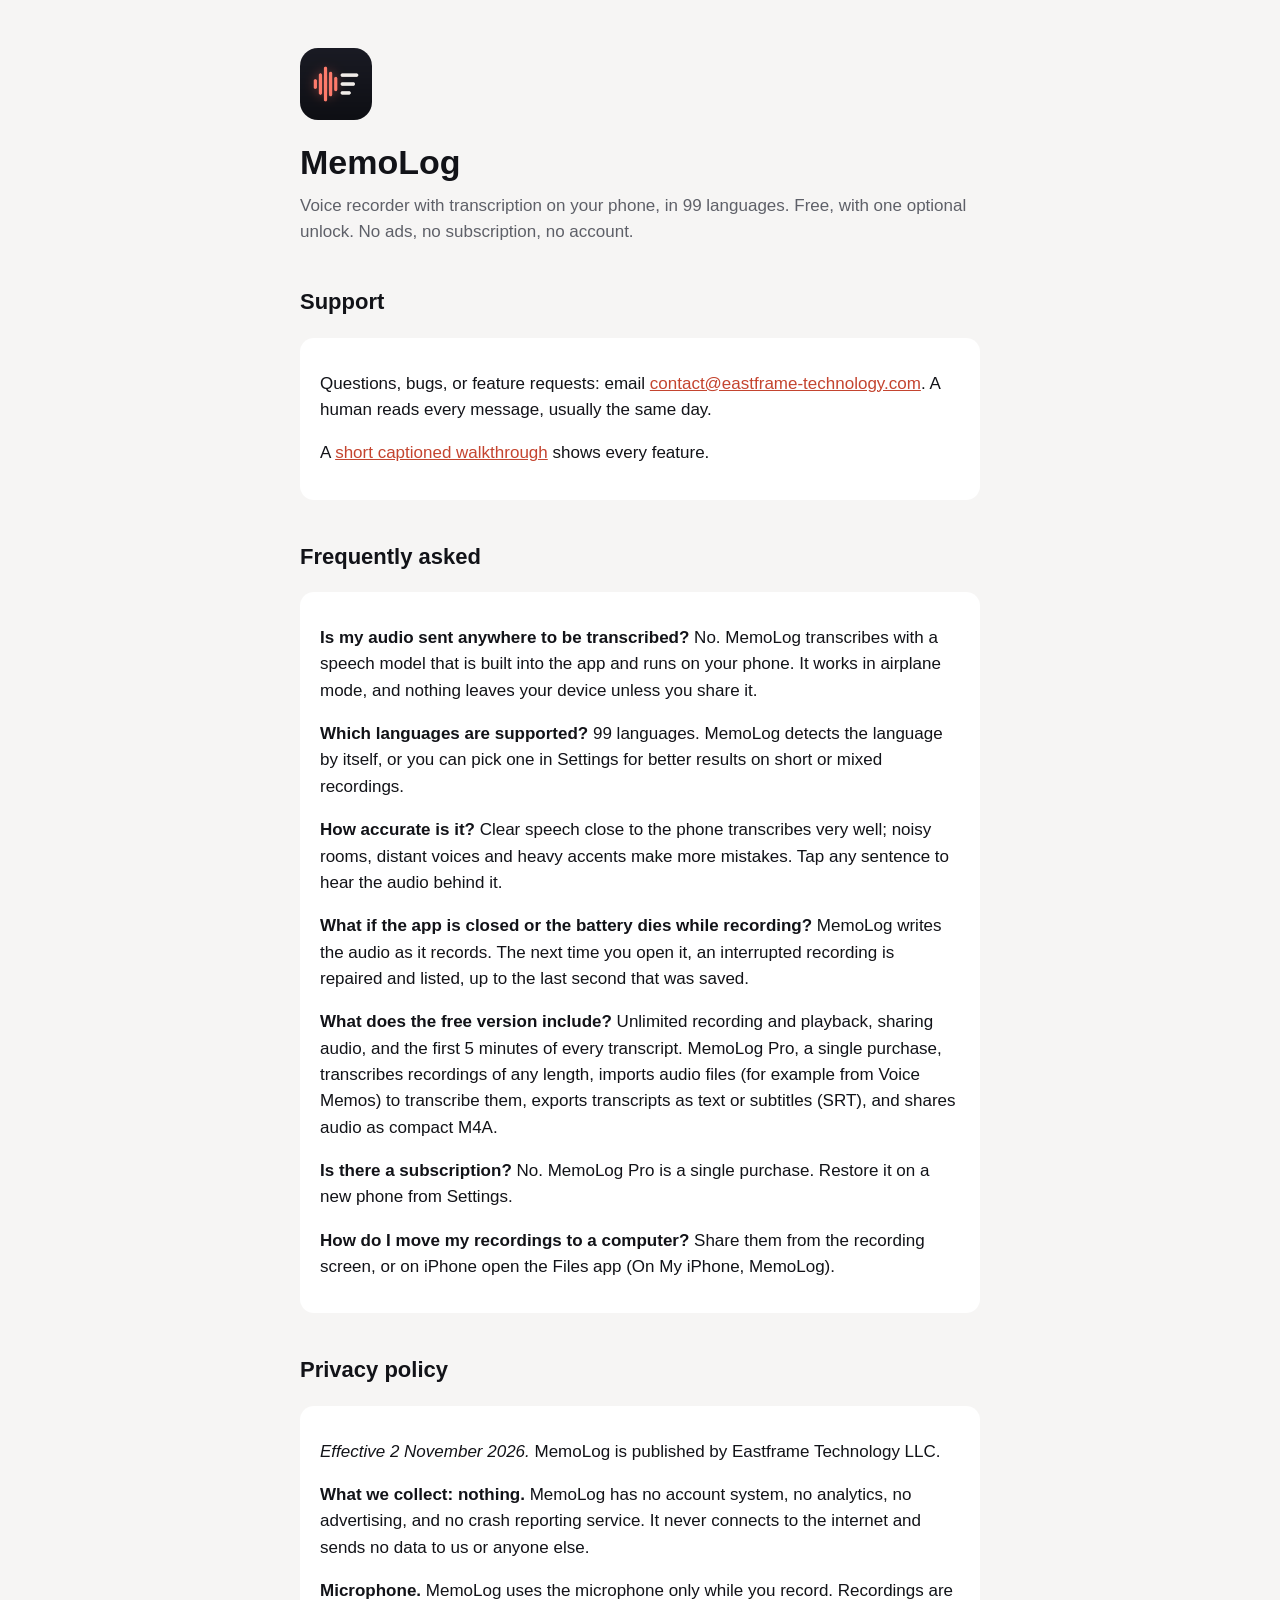
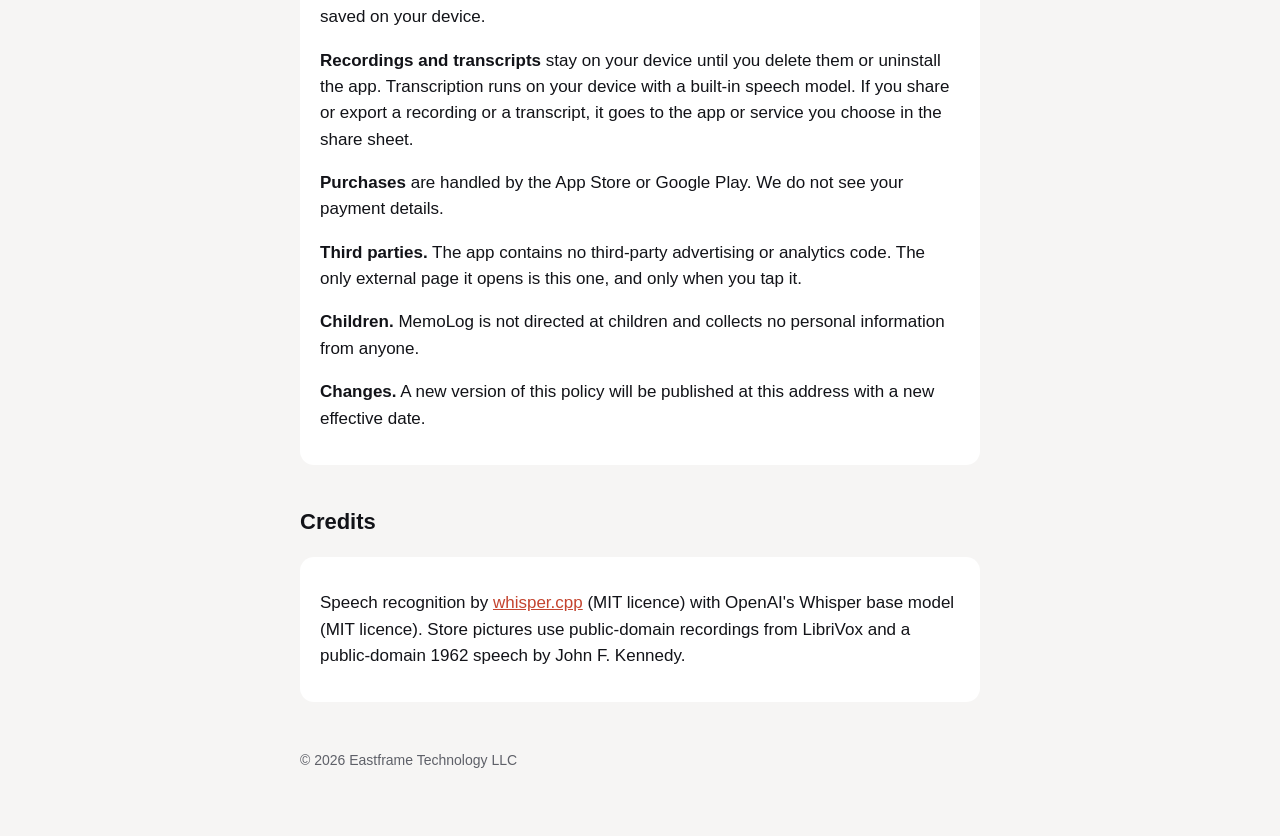
==== index.html @ 1afc2300 "MemoLog support and privacy page Co-Authored-By: Claude Opus 5.5 <noreply@anthropic.com>" ====
<!doctype html>
<html lang="en">
<head>
<meta charset="utf-8">
<meta name="viewport" content="width=device-width, initial-scale=1">
<title>MemoLog support</title>
<meta name="description" content="Support and privacy policy for MemoLog, the voice recorder with on-device transcription.">
<style>
  :root { color-scheme: light dark; --bg:#f6f5f4; --fg:#121318; --muted:#5e6068; --accent:#c4442f; --card:#ffffff; }
  @media (prefers-color-scheme: dark) { :root { --bg:#0e0f13; --fg:#efeeec; --muted:#a2a3ab; --accent:#ff7a6b; --card:#181a20; } }
  body { margin:0; background:var(--bg); color:var(--fg); font:17px/1.55 -apple-system, BlinkMacSystemFont, "Segoe UI", Roboto, sans-serif; }
  main { max-width:680px; margin:0 auto; padding:48px 16px 64px; }
  h1 { font-size:34px; margin:0 0 4px; } h2 { margin-top:40px; font-size:22px; }
  p.lead { color:var(--muted); margin-top:0; }
  .card { background:var(--card); border-radius:14px; padding:16px 20px; margin:16px 0; }
  a { color:var(--accent); }
  .logo { width:72px; height:72px; border-radius:18px; display:block; margin-bottom:16px; }
  footer { color:var(--muted); font-size:14px; margin-top:48px; }
</style>
</head>
<body>
<main>
  <img class="logo" src="icon.png" alt="">
  <h1>MemoLog</h1>
  <p class="lead">Voice recorder with transcription on your phone, in 99 languages. Free, with one optional unlock. No ads, no subscription, no account.</p>

  <h2 id="support">Support</h2>
  <div class="card">
    <p>Questions, bugs, or feature requests: email <a href="mailto:contact@eastframe-technology.com">contact@eastframe-technology.com</a>. A human reads every message, usually the same day.</p>
    <p>A <a href="memolog-ios-demo.mp4">short captioned walkthrough</a> shows every feature.</p>
  </div>

  <h2>Frequently asked</h2>
  <div class="card">
    <p><strong>Is my audio sent anywhere to be transcribed?</strong> No. MemoLog transcribes with a speech model that is built into the app and runs on your phone. It works in airplane mode, and nothing leaves your device unless you share it.</p>
    <p><strong>Which languages are supported?</strong> 99 languages. MemoLog detects the language by itself, or you can pick one in Settings for better results on short or mixed recordings.</p>
    <p><strong>How accurate is it?</strong> Clear speech close to the phone transcribes very well; noisy rooms, distant voices and heavy accents make more mistakes. Tap any sentence to hear the audio behind it.</p>
    <p><strong>What if the app is closed or the battery dies while recording?</strong> MemoLog writes the audio as it records. The next time you open it, an interrupted recording is repaired and listed, up to the last second that was saved.</p>
    <p><strong>What does the free version include?</strong> Unlimited recording and playback, sharing audio, and the first 5 minutes of every transcript. MemoLog Pro, a single purchase, transcribes recordings of any length, imports audio files (for example from Voice Memos) to transcribe them, exports transcripts as text or subtitles (SRT), and shares audio as compact M4A.</p>
    <p><strong>Is there a subscription?</strong> No. MemoLog Pro is a single purchase. Restore it on a new phone from Settings.</p>
    <p><strong>How do I move my recordings to a computer?</strong> Share them from the recording screen, or on iPhone open the Files app (On My iPhone, MemoLog).</p>
  </div>

  <h2 id="privacy">Privacy policy</h2>
  <div class="card">
    <p><em>Effective 2 November 2026.</em> MemoLog is published by Eastframe Technology LLC.</p>
    <p><strong>What we collect: nothing.</strong> MemoLog has no account system, no analytics, no advertising, and no crash reporting service. It never connects to the internet and sends no data to us or anyone else.</p>
    <p><strong>Microphone.</strong> MemoLog uses the microphone only while you record. Recordings are saved on your device.</p>
    <p><strong>Recordings and transcripts</strong> stay on your device until you delete them or uninstall the app. Transcription runs on your device with a built-in speech model. If you share or export a recording or a transcript, it goes to the app or service you choose in the share sheet.</p>
    <p><strong>Purchases</strong> are handled by the App Store or Google Play. We do not see your payment details.</p>
    <p><strong>Third parties.</strong> The app contains no third-party advertising or analytics code. The only external page it opens is this one, and only when you tap it.</p>
    <p><strong>Children.</strong> MemoLog is not directed at children and collects no personal information from anyone.</p>
    <p><strong>Changes.</strong> A new version of this policy will be published at this address with a new effective date.</p>
  </div>

  <h2>Credits</h2>
  <div class="card">
    <p>Speech recognition by <a href="https://github.com/ggml-org/whisper.cpp">whisper.cpp</a> (MIT licence) with OpenAI's Whisper base model (MIT licence). Store pictures use public-domain recordings from LibriVox and a public-domain 1962 speech by John F. Kennedy.</p>
  </div>

  <footer>© 2026 Eastframe Technology LLC</footer>
</main>
</body>
</html>
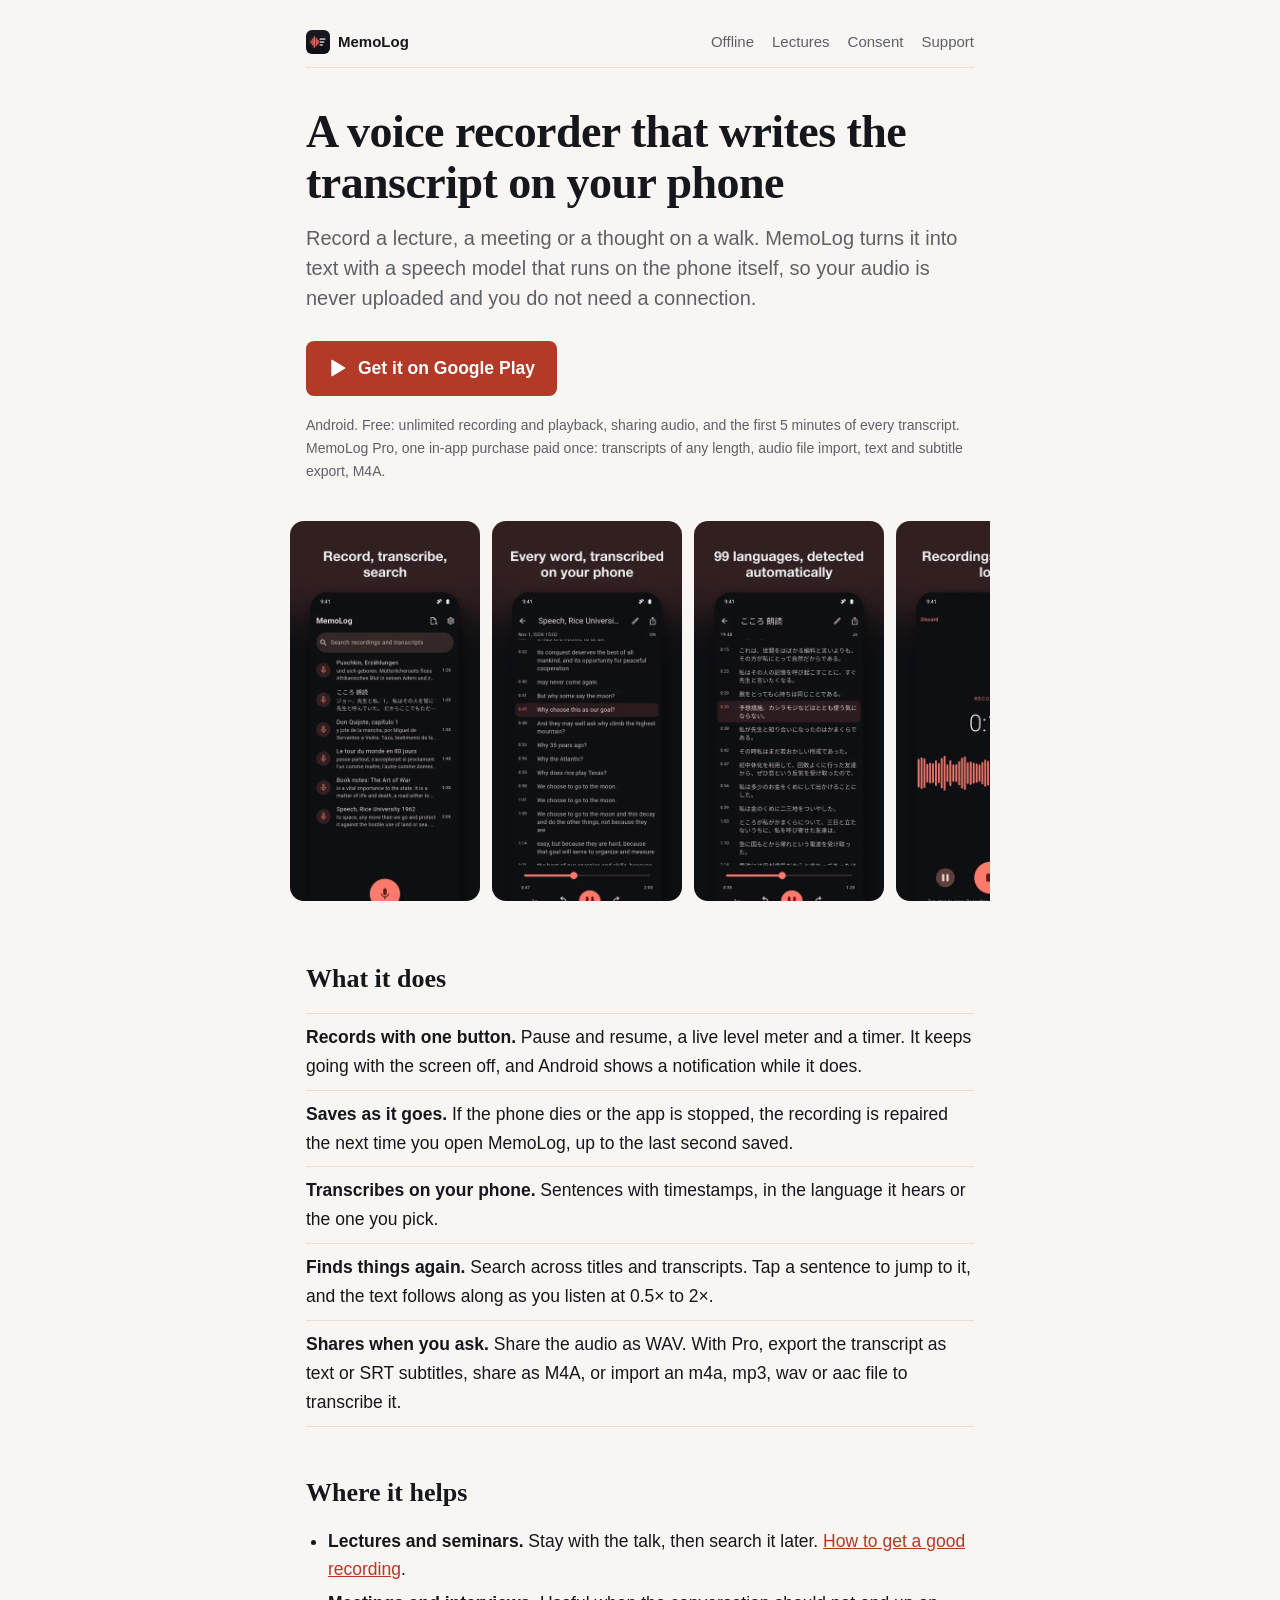
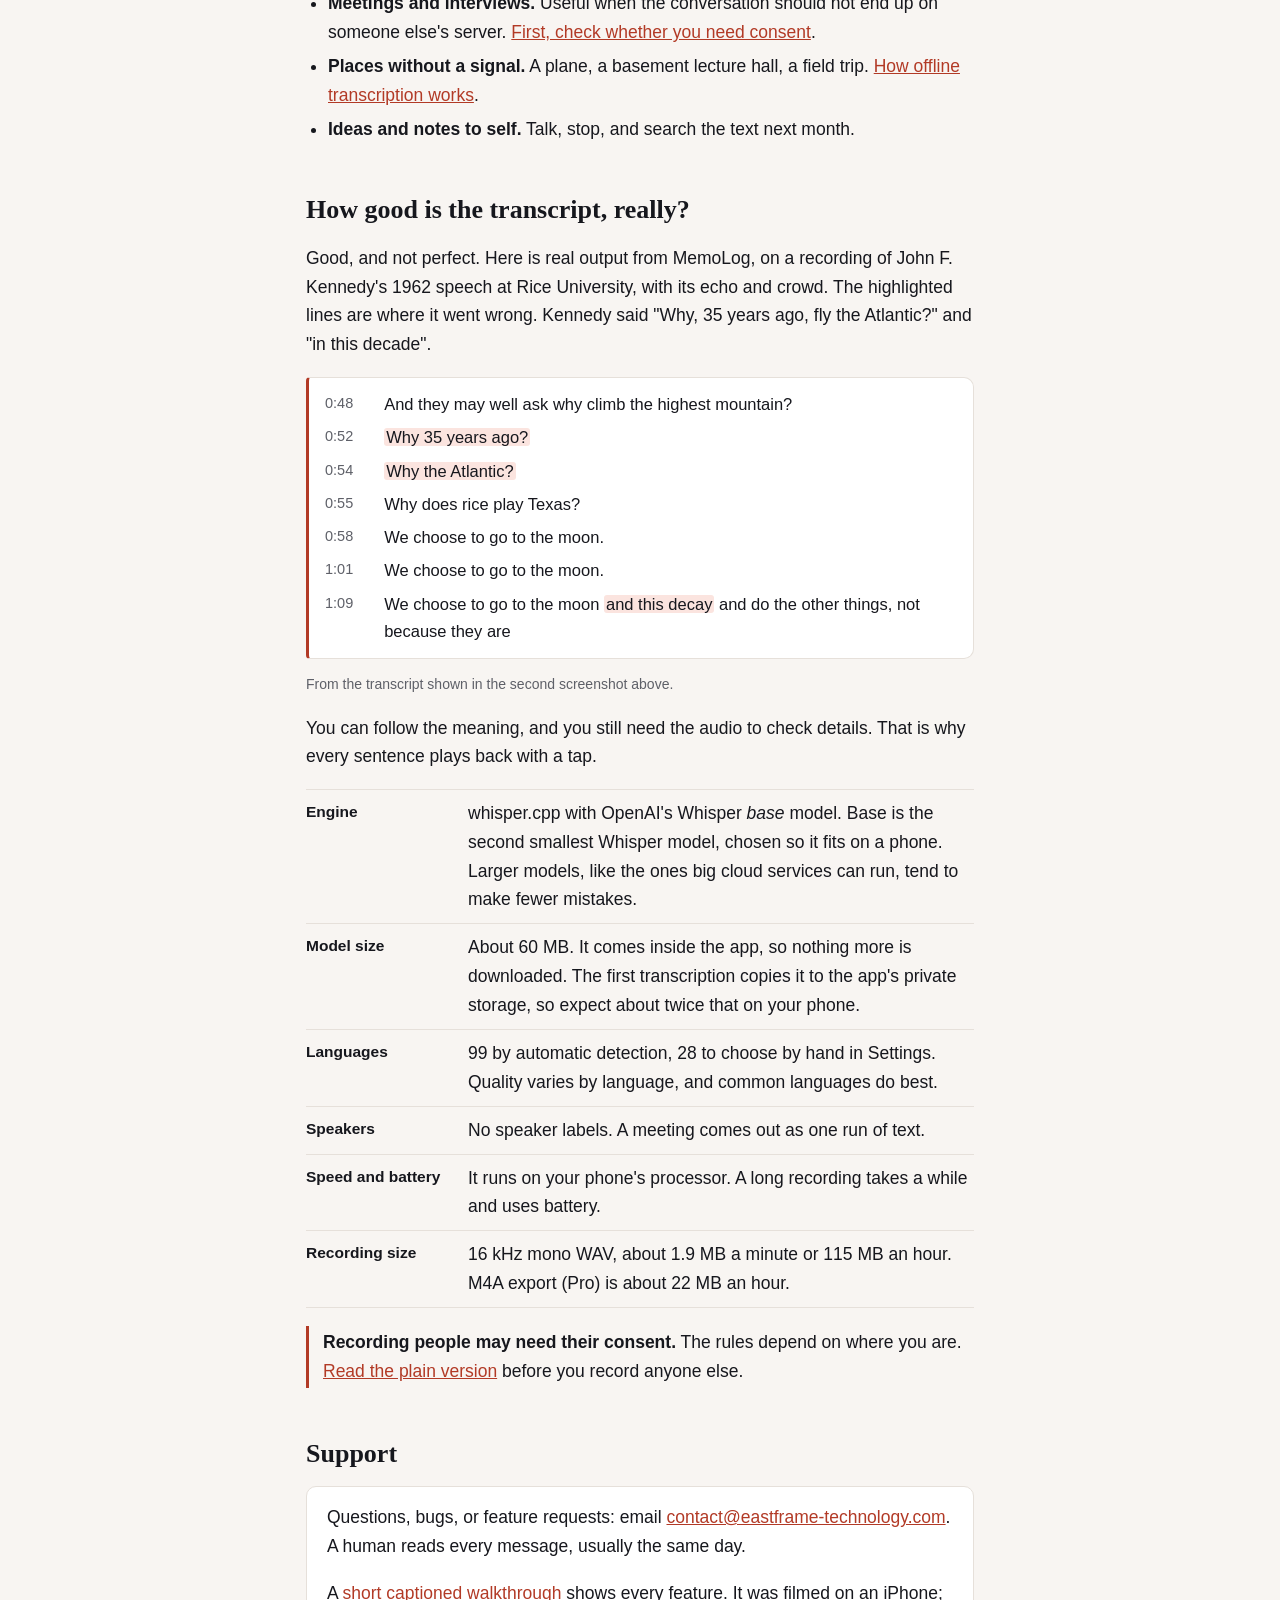
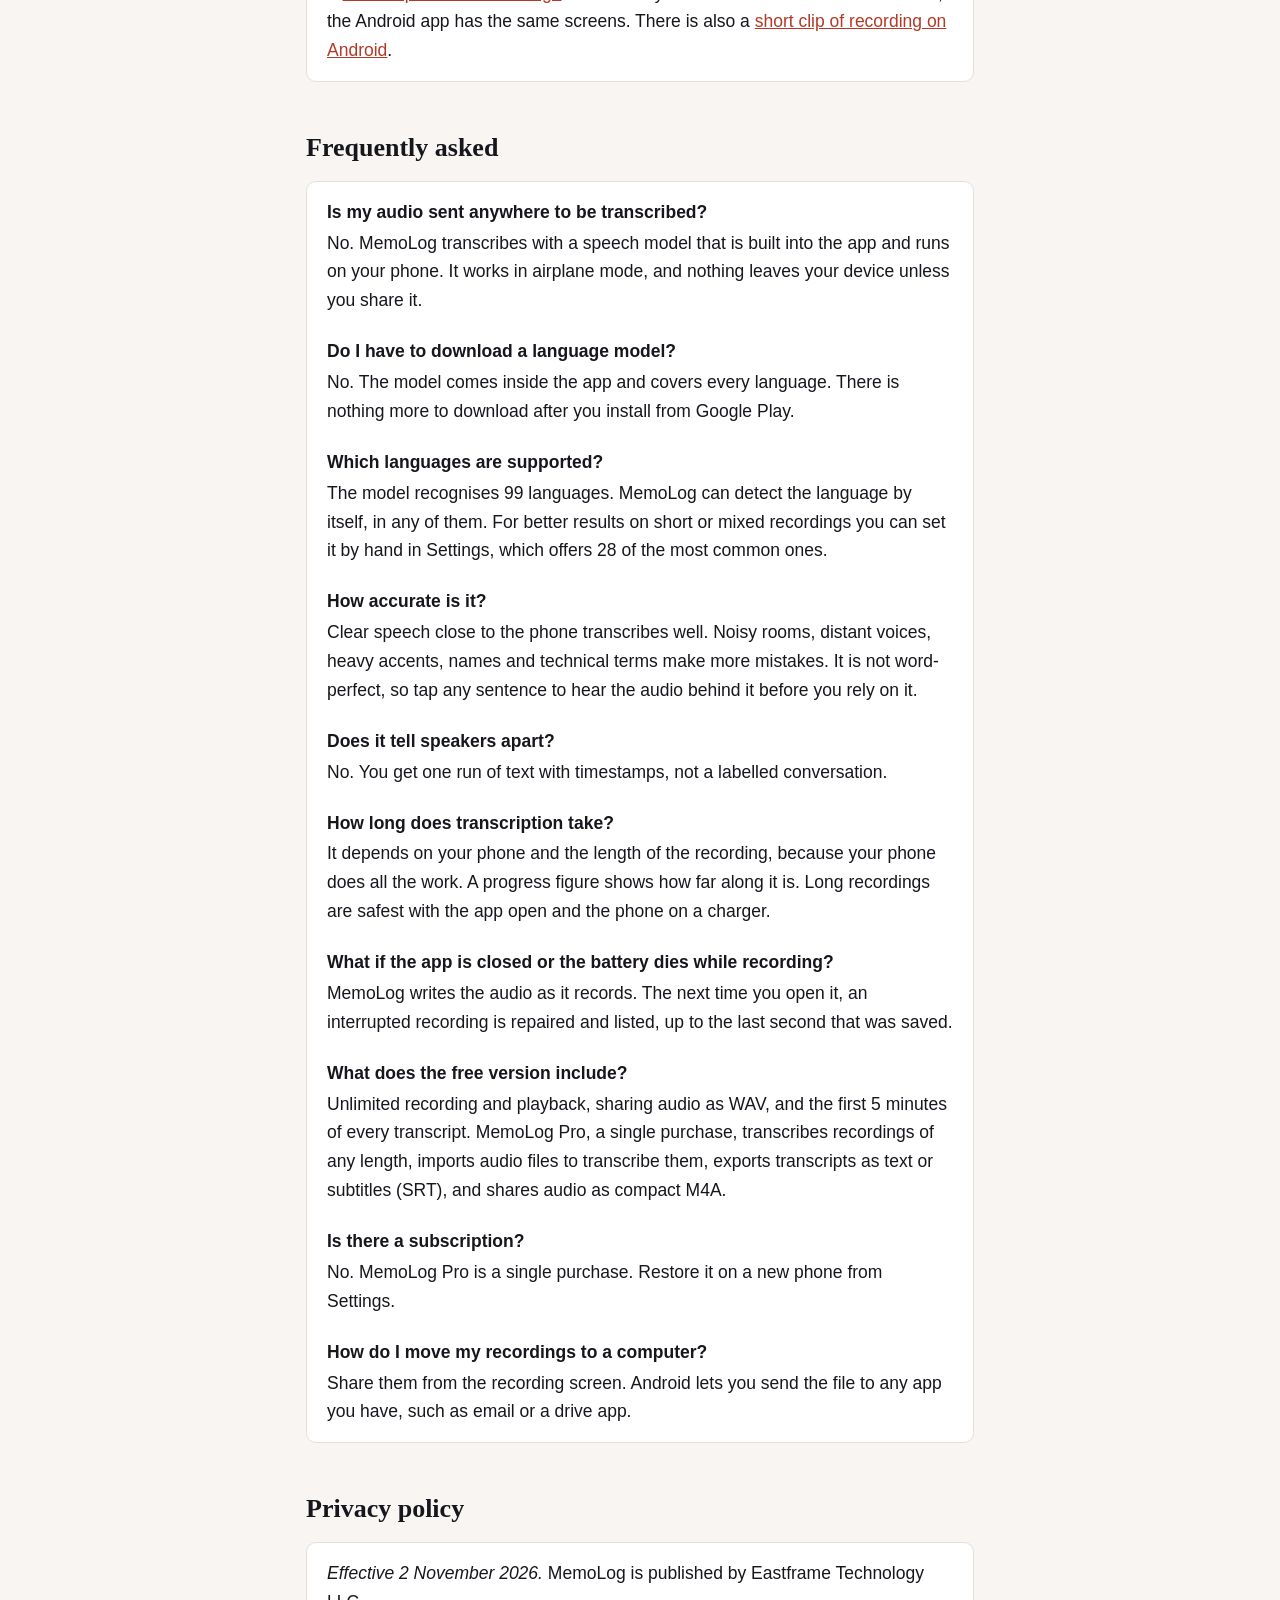
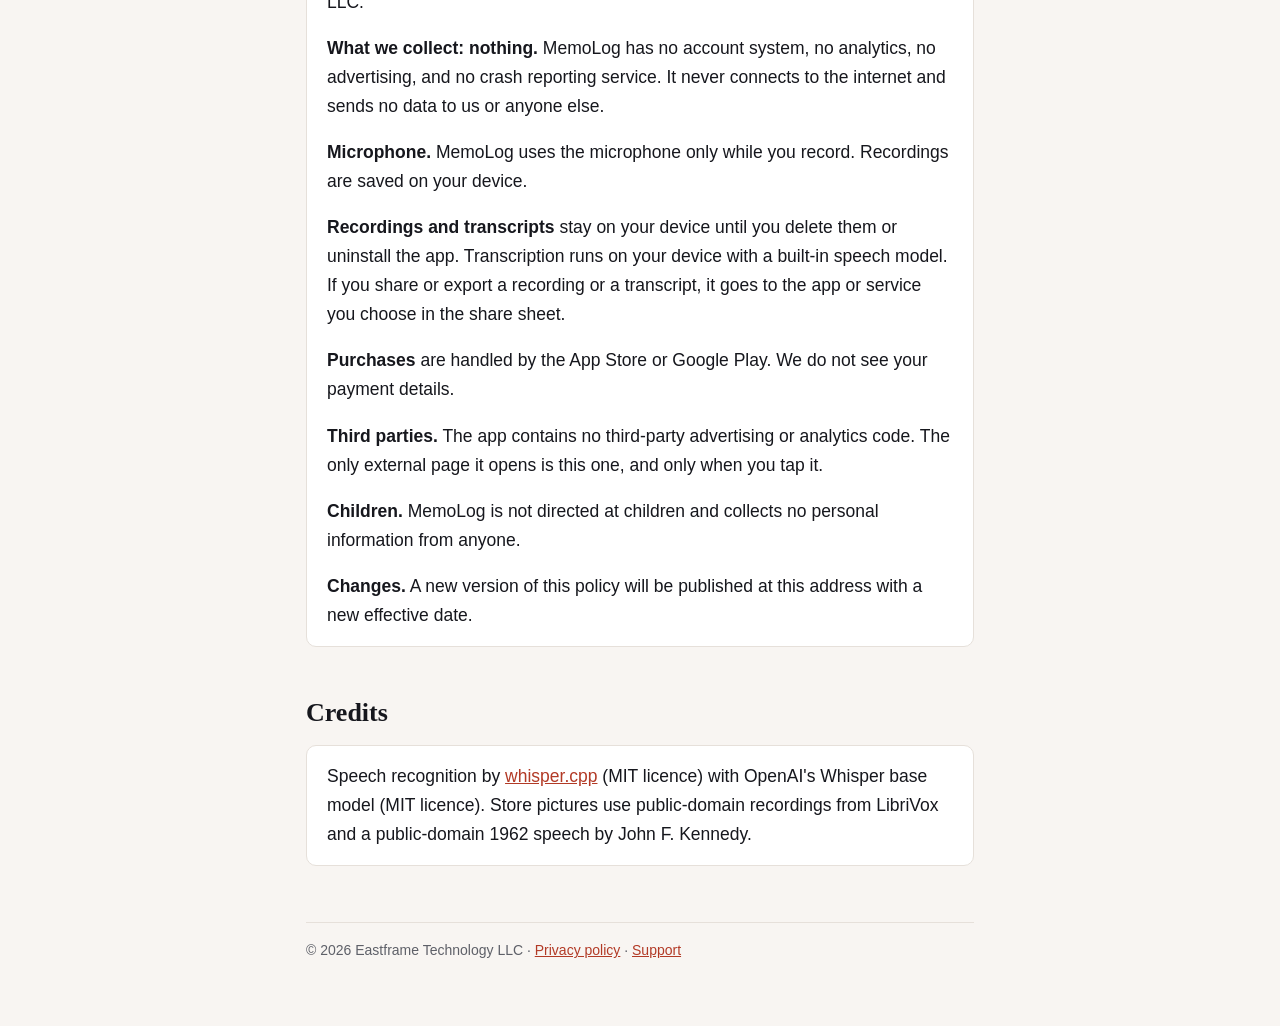
==== commit 23d279f8: "Landing page, three guides on offline transcription, recording and consent, sitemap Language count, " ====
--- a/index.html
+++ b/index.html
@@ -3,42 +3,111 @@
 <head>
 <meta charset="utf-8">
 <meta name="viewport" content="width=device-width, initial-scale=1">
-<title>MemoLog support</title>
-<meta name="description" content="Support and privacy policy for MemoLog, the voice recorder with on-device transcription.">
-<style>
-  :root { color-scheme: light dark; --bg:#f6f5f4; --fg:#121318; --muted:#5e6068; --accent:#c4442f; --card:#ffffff; }
-  @media (prefers-color-scheme: dark) { :root { --bg:#0e0f13; --fg:#efeeec; --muted:#a2a3ab; --accent:#ff7a6b; --card:#181a20; } }
-  body { margin:0; background:var(--bg); color:var(--fg); font:17px/1.55 -apple-system, BlinkMacSystemFont, "Segoe UI", Roboto, sans-serif; }
-  main { max-width:680px; margin:0 auto; padding:48px 16px 64px; }
-  h1 { font-size:34px; margin:0 0 4px; } h2 { margin-top:40px; font-size:22px; }
-  p.lead { color:var(--muted); margin-top:0; }
-  .card { background:var(--card); border-radius:14px; padding:16px 20px; margin:16px 0; }
-  a { color:var(--accent); }
-  .logo { width:72px; height:72px; border-radius:18px; display:block; margin-bottom:16px; }
-  footer { color:var(--muted); font-size:14px; margin-top:48px; }
-</style>
+<title>MemoLog: voice recorder with offline transcription for Android</title>
+<meta name="description" content="Record lectures, meetings and notes on Android and turn them into text on your phone. Offline speech to text in 99 languages. No upload, no account, no subscription.">
+<link rel="canonical" href="https://eastframe-technology.github.io/memolog-support/">
+<meta property="og:type" content="website">
+<meta property="og:title" content="MemoLog: voice recorder with offline transcription">
+<meta property="og:description" content="Record lectures, meetings and notes on Android and turn them into text on your phone. Offline speech to text in 99 languages. No upload, no account, no subscription.">
+<meta property="og:image" content="https://eastframe-technology.github.io/memolog-support/img/og.jpg">
+<meta property="og:url" content="https://eastframe-technology.github.io/memolog-support/">
+<meta name="twitter:card" content="summary_large_image">
+<link rel="icon" href="icon.png">
+<link rel="stylesheet" href="style.css">
+<script type="application/ld+json">
+{"@context":"https://schema.org","@type":"MobileApplication","name":"MemoLog: Recorder & Transcribe","operatingSystem":"Android","applicationCategory":"ProductivityApplication","description":"Voice recorder with offline transcription on the phone, in 99 languages. No account, no upload, no subscription.","downloadUrl":"https://play.google.com/store/apps/details?id=com.eastframe.memolog","installUrl":"https://play.google.com/store/apps/details?id=com.eastframe.memolog","image":"https://eastframe-technology.github.io/memolog-support/img/og.jpg","offers":{"@type":"Offer","price":"0","priceCurrency":"USD"},"publisher":{"@type":"Organization","name":"Eastframe Technology LLC"}}
+</script>
+<script type="application/ld+json">
+{"@context":"https://schema.org","@type":"FAQPage","mainEntity":[{"@type":"Question","name":"Is my audio sent anywhere to be transcribed?","acceptedAnswer":{"@type":"Answer","text":"No. MemoLog transcribes with a speech model that is built into the app and runs on your phone. It works in airplane mode, and nothing leaves your device unless you share it."}},{"@type":"Question","name":"Do I have to download a language model?","acceptedAnswer":{"@type":"Answer","text":"No. The model comes inside the app and covers every language. There is nothing more to download after you install from Google Play."}},{"@type":"Question","name":"Which languages are supported?","acceptedAnswer":{"@type":"Answer","text":"The model recognises 99 languages. MemoLog can detect the language by itself, in any of them. For better results on short or mixed recordings you can set it by hand in Settings, which offers 28 of the most common ones."}},{"@type":"Question","name":"How accurate is it?","acceptedAnswer":{"@type":"Answer","text":"Clear speech close to the phone transcribes well. Noisy rooms, distant voices, heavy accents, names and technical terms make more mistakes. It is not word-perfect, so tap any sentence to hear the audio behind it before you rely on it."}},{"@type":"Question","name":"Does it tell speakers apart?","acceptedAnswer":{"@type":"Answer","text":"No. You get one run of text with timestamps, not a labelled conversation."}},{"@type":"Question","name":"How long does transcription take?","acceptedAnswer":{"@type":"Answer","text":"It depends on your phone and the length of the recording, because your phone does all the work. A progress figure shows how far along it is. Long recordings are safest with the app open and the phone on a charger."}},{"@type":"Question","name":"What if the app is closed or the battery dies while recording?","acceptedAnswer":{"@type":"Answer","text":"MemoLog writes the audio as it records. The next time you open it, an interrupted recording is repaired and listed, up to the last second that was saved."}},{"@type":"Question","name":"What does the free version include?","acceptedAnswer":{"@type":"Answer","text":"Unlimited recording and playback, sharing audio as WAV, and the first 5 minutes of every transcript. MemoLog Pro, a single purchase, transcribes recordings of any length, imports audio files to transcribe them, exports transcripts as text or subtitles (SRT), and shares audio as compact M4A."}},{"@type":"Question","name":"Is there a subscription?","acceptedAnswer":{"@type":"Answer","text":"No. MemoLog Pro is a single purchase. Restore it on a new phone from Settings."}},{"@type":"Question","name":"How do I move my recordings to a computer?","acceptedAnswer":{"@type":"Answer","text":"Share them from the recording screen. Android lets you send the file to any app you have, such as email or a drive app."}}]}
+</script>
 </head>
 <body>
 <main>
-  <img class="logo" src="icon.png" alt="">
-  <h1>MemoLog</h1>
-  <p class="lead">Voice recorder with transcription on your phone, in 99 languages. Free, with one optional unlock. No ads, no subscription, no account.</p>
+  <nav><a class="home" href="./"><img src="icon.png" alt="" width="24" height="24">MemoLog</a><a href="guides/transcribe-audio-offline-android.html">Offline</a><a href="guides/record-lectures-meetings.html">Lectures</a><a href="guides/recording-consent.html">Consent</a><a href="index.html#support">Support</a></nav>
+
+  <h1>A voice recorder that writes the transcript on your phone</h1>
+  <p class="lead">Record a lecture, a meeting or a thought on a walk. MemoLog turns it into text with a speech model that runs on the phone itself, so your audio is never uploaded and you do not need a connection.</p>
+  <a class="cta" href="https://play.google.com/store/apps/details?id=com.eastframe.memolog"><svg viewBox="0 0 24 24" aria-hidden="true"><path fill="currentColor" d="M4 2.8v18.4c0 .6.6.9 1.1.6l15.4-9.2c.5-.3.5-.9 0-1.2L5.1 2.2C4.6 1.9 4 2.2 4 2.8z"/></svg>Get it on Google Play</a>
+  <p class="note">Android. Free: unlimited recording and playback, sharing audio, and the first 5 minutes of every transcript. MemoLog Pro, one in-app purchase paid once: transcripts of any length, audio file import, text and subtitle export, M4A.</p>
+
+  <div class="shots" aria-label="Screenshots from the Android app">
+    <img src="img/shot-1.webp" width="400" height="800" alt="Library of recordings with a search field and the start of each transcript">
+    <img src="img/shot-2.webp" width="400" height="800" alt="Transcript of a speech with a timestamp beside every sentence and the current sentence highlighted" loading="lazy">
+    <img src="img/shot-3.webp" width="400" height="800" alt="A transcript in Japanese with the language detected automatically" loading="lazy">
+    <img src="img/shot-4.webp" width="400" height="800" alt="Recording screen with a timer, a live level meter, pause and stop" loading="lazy">
+    <img src="img/shot-5.webp" width="400" height="800" alt="Settings with transcription language, automatic transcription and storage used" loading="lazy">
+    <img src="img/shot-6.webp" width="400" height="800" alt="MemoLog Pro sheet listing transcription of any length, import, export and M4A" loading="lazy">
+  </div>
+
+  <h2>What it does</h2>
+  <ul class="features">
+    <li><strong>Records with one button.</strong> Pause and resume, a live level meter and a timer. It keeps going with the screen off, and Android shows a notification while it does.</li>
+    <li><strong>Saves as it goes.</strong> If the phone dies or the app is stopped, the recording is repaired the next time you open MemoLog, up to the last second saved.</li>
+    <li><strong>Transcribes on your phone.</strong> Sentences with timestamps, in the language it hears or the one you pick.</li>
+    <li><strong>Finds things again.</strong> Search across titles and transcripts. Tap a sentence to jump to it, and the text follows along as you listen at 0.5× to 2×.</li>
+    <li><strong>Shares when you ask.</strong> Share the audio as WAV. With Pro, export the transcript as text or SRT subtitles, share as M4A, or import an m4a, mp3, wav or aac file to transcribe it.</li>
+  </ul>
+
+  <h2>Where it helps</h2>
+  <ul>
+    <li><strong>Lectures and seminars.</strong> Stay with the talk, then search it later. <a href="guides/record-lectures-meetings.html">How to get a good recording</a>.</li>
+    <li><strong>Meetings and interviews.</strong> Useful when the conversation should not end up on someone else's server. <a href="guides/recording-consent.html">First, check whether you need consent</a>.</li>
+    <li><strong>Places without a signal.</strong> A plane, a basement lecture hall, a field trip. <a href="guides/transcribe-audio-offline-android.html">How offline transcription works</a>.</li>
+    <li><strong>Ideas and notes to self.</strong> Talk, stop, and search the text next month.</li>
+  </ul>
+
+  <h2>How good is the transcript, really?</h2>
+  <p>Good, and not perfect. Here is real output from MemoLog, on a recording of John F. Kennedy's 1962 speech at Rice University, with its echo and crowd. The highlighted lines are where it went wrong. Kennedy said "Why, 35 years ago, fly the Atlantic?" and "in this decade".</p>
+  <div class="transcript" aria-label="Part of a transcript made by MemoLog">
+    <div><time>0:48</time><span>And they may well ask why climb the highest mountain?</span></div>
+    <div><time>0:52</time><span><mark>Why 35 years ago?</mark></span></div>
+    <div><time>0:54</time><span><mark>Why the Atlantic?</mark></span></div>
+    <div><time>0:55</time><span>Why does rice play Texas?</span></div>
+    <div><time>0:58</time><span>We choose to go to the moon.</span></div>
+    <div><time>1:01</time><span>We choose to go to the moon.</span></div>
+    <div><time>1:09</time><span>We choose to go to the moon <mark>and this decay</mark> and do the other things, not because they are</span></div>
+  </div>
+  <p class="note">From the transcript shown in the second screenshot above.</p>
+  <p>You can follow the meaning, and you still need the audio to check details. That is why every sentence plays back with a tap.</p>
+  <dl class="facts">
+    <div><dt>Engine</dt><dd>whisper.cpp with OpenAI's Whisper <em>base</em> model. Base is the second smallest Whisper model, chosen so it fits on a phone. Larger models, like the ones big cloud services can run, tend to make fewer mistakes.</dd></div>
+    <div><dt>Model size</dt><dd>About 60 MB. It comes inside the app, so nothing more is downloaded. The first transcription copies it to the app's private storage, so expect about twice that on your phone.</dd></div>
+    <div><dt>Languages</dt><dd>99 by automatic detection, 28 to choose by hand in Settings. Quality varies by language, and common languages do best.</dd></div>
+    <div><dt>Speakers</dt><dd>No speaker labels. A meeting comes out as one run of text.</dd></div>
+    <div><dt>Speed and battery</dt><dd>It runs on your phone's processor. A long recording takes a while and uses battery.</dd></div>
+    <div><dt>Recording size</dt><dd>16 kHz mono WAV, about 1.9 MB a minute or 115 MB an hour. M4A export (Pro) is about 22 MB an hour.</dd></div>
+  </dl>
+
+  <div class="callout"><strong>Recording people may need their consent.</strong> The rules depend on where you are. <a href="guides/recording-consent.html">Read the plain version</a> before you record anyone else.</div>
 
   <h2 id="support">Support</h2>
   <div class="card">
     <p>Questions, bugs, or feature requests: email <a href="mailto:contact@eastframe-technology.com">contact@eastframe-technology.com</a>. A human reads every message, usually the same day.</p>
-    <p>A <a href="memolog-ios-demo.mp4">short captioned walkthrough</a> shows every feature.</p>
+    <p>A <a href="memolog-ios-demo.mp4">short captioned walkthrough</a> shows every feature. It was filmed on an iPhone; the Android app has the same screens. There is also a <a href="memolog-android-recording.mp4">short clip of recording on Android</a>.</p>
   </div>
 
   <h2>Frequently asked</h2>
-  <div class="card">
-    <p><strong>Is my audio sent anywhere to be transcribed?</strong> No. MemoLog transcribes with a speech model that is built into the app and runs on your phone. It works in airplane mode, and nothing leaves your device unless you share it.</p>
-    <p><strong>Which languages are supported?</strong> 99 languages. MemoLog detects the language by itself, or you can pick one in Settings for better results on short or mixed recordings.</p>
-    <p><strong>How accurate is it?</strong> Clear speech close to the phone transcribes very well; noisy rooms, distant voices and heavy accents make more mistakes. Tap any sentence to hear the audio behind it.</p>
-    <p><strong>What if the app is closed or the battery dies while recording?</strong> MemoLog writes the audio as it records. The next time you open it, an interrupted recording is repaired and listed, up to the last second that was saved.</p>
-    <p><strong>What does the free version include?</strong> Unlimited recording and playback, sharing audio, and the first 5 minutes of every transcript. MemoLog Pro, a single purchase, transcribes recordings of any length, imports audio files (for example from Voice Memos) to transcribe them, exports transcripts as text or subtitles (SRT), and shares audio as compact M4A.</p>
-    <p><strong>Is there a subscription?</strong> No. MemoLog Pro is a single purchase. Restore it on a new phone from Settings.</p>
-    <p><strong>How do I move my recordings to a computer?</strong> Share them from the recording screen, or on iPhone open the Files app (On My iPhone, MemoLog).</p>
+  <div class="card faq">
+    <h3>Is my audio sent anywhere to be transcribed?</h3>
+    <p>No. MemoLog transcribes with a speech model that is built into the app and runs on your phone. It works in airplane mode, and nothing leaves your device unless you share it.</p>
+    <h3>Do I have to download a language model?</h3>
+    <p>No. The model comes inside the app and covers every language. There is nothing more to download after you install from Google Play.</p>
+    <h3>Which languages are supported?</h3>
+    <p>The model recognises 99 languages. MemoLog can detect the language by itself, in any of them. For better results on short or mixed recordings you can set it by hand in Settings, which offers 28 of the most common ones.</p>
+    <h3>How accurate is it?</h3>
+    <p>Clear speech close to the phone transcribes well. Noisy rooms, distant voices, heavy accents, names and technical terms make more mistakes. It is not word-perfect, so tap any sentence to hear the audio behind it before you rely on it.</p>
+    <h3>Does it tell speakers apart?</h3>
+    <p>No. You get one run of text with timestamps, not a labelled conversation.</p>
+    <h3>How long does transcription take?</h3>
+    <p>It depends on your phone and the length of the recording, because your phone does all the work. A progress figure shows how far along it is. Long recordings are safest with the app open and the phone on a charger.</p>
+    <h3>What if the app is closed or the battery dies while recording?</h3>
+    <p>MemoLog writes the audio as it records. The next time you open it, an interrupted recording is repaired and listed, up to the last second that was saved.</p>
+    <h3>What does the free version include?</h3>
+    <p>Unlimited recording and playback, sharing audio as WAV, and the first 5 minutes of every transcript. MemoLog Pro, a single purchase, transcribes recordings of any length, imports audio files to transcribe them, exports transcripts as text or subtitles (SRT), and shares audio as compact M4A.</p>
+    <h3>Is there a subscription?</h3>
+    <p>No. MemoLog Pro is a single purchase. Restore it on a new phone from Settings.</p>
+    <h3>How do I move my recordings to a computer?</h3>
+    <p>Share them from the recording screen. Android lets you send the file to any app you have, such as email or a drive app.</p>
   </div>
 
   <h2 id="privacy">Privacy policy</h2>
@@ -58,7 +127,7 @@
     <p>Speech recognition by <a href="https://github.com/ggml-org/whisper.cpp">whisper.cpp</a> (MIT licence) with OpenAI's Whisper base model (MIT licence). Store pictures use public-domain recordings from LibriVox and a public-domain 1962 speech by John F. Kennedy.</p>
   </div>
 
-  <footer>© 2026 Eastframe Technology LLC</footer>
+  <footer>© 2026 Eastframe Technology LLC · <a href="privacy.html">Privacy policy</a> · <a href="#support">Support</a></footer>
 </main>
 </body>
 </html>
--- a/style.css
+++ b/style.css
@@ -0,0 +1,42 @@
+/* MemoLog: the icon's coral waveform and paper-white text lines, set like a page of notes. */
+:root { color-scheme: light dark; --bg:#f8f5f2; --fg:#16171d; --muted:#5e6068; --accent:#b23a26; --on-accent:#ffffff; --card:#ffffff; --line:#e6e0da; --mark:#fbe4df; }
+@media (prefers-color-scheme: dark) { :root { --bg:#0e0f14; --fg:#efeeec; --muted:#a2a3ab; --accent:#ff7a6b; --on-accent:#1b0b08; --card:#191a23; --line:#2a2b36; --mark:#33201f; } }
+* { box-sizing:border-box; }
+body { margin:0; background:var(--bg); color:var(--fg); font:17.5px/1.65 -apple-system, BlinkMacSystemFont, "Segoe UI", Roboto, sans-serif; overflow-wrap:anywhere; }
+main { max-width:700px; margin:0 auto; padding:30px 16px 64px; }
+nav { display:flex; gap:18px; flex-wrap:wrap; align-items:center; font-size:15px; padding-bottom:12px; margin-bottom:38px; border-bottom:1px solid var(--line); }
+nav a { color:var(--muted); text-decoration:none; } nav a:hover { color:var(--fg); }
+nav a.home { color:var(--fg); font-weight:650; margin-right:auto; display:flex; align-items:center; gap:8px; }
+nav img { width:24px; height:24px; border-radius:6px; }
+h1, h2 { font-family:"New York", "Iowan Old Style", Georgia, "Times New Roman", serif; font-weight:600; }
+h1 { font-size:clamp(32px, 6.6vw, 46px); line-height:1.12; margin:0 0 14px; letter-spacing:-0.012em; }
+h2 { margin:50px 0 8px; font-size:26px; line-height:1.25; }
+h3 { font-size:17.5px; margin:22px 0 2px; }
+p.lead { font-size:20px; line-height:1.5; margin-top:0; color:var(--muted); }
+a { color:var(--accent); }
+.cta { display:inline-flex; align-items:center; gap:10px; background:var(--accent); color:var(--on-accent); text-decoration:none; font-weight:650; padding:13px 22px; border-radius:8px; margin:8px 0 4px; }
+.cta svg { width:20px; height:20px; }
+.note { color:var(--muted); font-size:14px; }
+.card { background:var(--card); border:1px solid var(--line); border-radius:10px; padding:16px 20px; margin:16px 0; }
+.card > :first-child { margin-top:0; } .card > :last-child { margin-bottom:0; }
+.shots { display:flex; gap:12px; overflow-x:auto; padding:8px 16px 12px; margin:30px -16px 0; scroll-snap-type:x mandatory; }
+.shots img { width:190px; height:auto; border-radius:14px; flex:none; scroll-snap-align:start; background:#0e0f14; }
+.transcript { background:var(--card); border:1px solid var(--line); border-left:3px solid var(--accent); border-radius:4px 10px 10px 4px; padding:10px 16px; margin:18px 0 6px; font-size:16.5px; }
+.transcript div { display:grid; grid-template-columns:3.1em 1fr; gap:8px; padding:3px 0; }
+.transcript time { color:var(--muted); font-variant-numeric:tabular-nums; font-size:14.5px; padding-top:1px; }
+.transcript mark { background:var(--mark); color:inherit; padding:0 2px; border-radius:3px; }
+dl.facts { margin:14px 0; border-top:1px solid var(--line); }
+dl.facts > div { display:grid; grid-template-columns:150px 1fr; gap:12px; padding:9px 0; border-bottom:1px solid var(--line); }
+dl.facts dt { font-weight:600; font-size:15.5px; } dl.facts dd { margin:0; }
+ul.features { list-style:none; padding:0; border-top:1px solid var(--line); } ul.features li { margin:0; padding:9px 0; border-bottom:1px solid var(--line); }
+ul, ol { padding-left:22px; } li { margin:5px 0; }
+table { border-collapse:collapse; width:100%; font-size:15.5px; margin:12px 0; } td, th { border-bottom:1px solid var(--line); padding:8px 6px; text-align:left; vertical-align:top; }
+th { font-size:13.5px; color:var(--muted); font-weight:600; }
+.callout { border-left:3px solid var(--accent); padding:2px 0 2px 14px; margin:18px 0; }
+footer { color:var(--muted); font-size:14px; margin-top:56px; border-top:1px solid var(--line); padding-top:16px; }
+.faq h3:first-child { margin-top:0; } .faq p { margin:0 0 6px; }
+a:focus-visible { outline:2px solid var(--accent); outline-offset:2px; }
+@media (max-width:560px) {
+  nav { gap:14px; font-size:14px; } nav a.home { width:100%; margin-bottom:2px; }
+  dl.facts > div { grid-template-columns:1fr; gap:0; }
+}
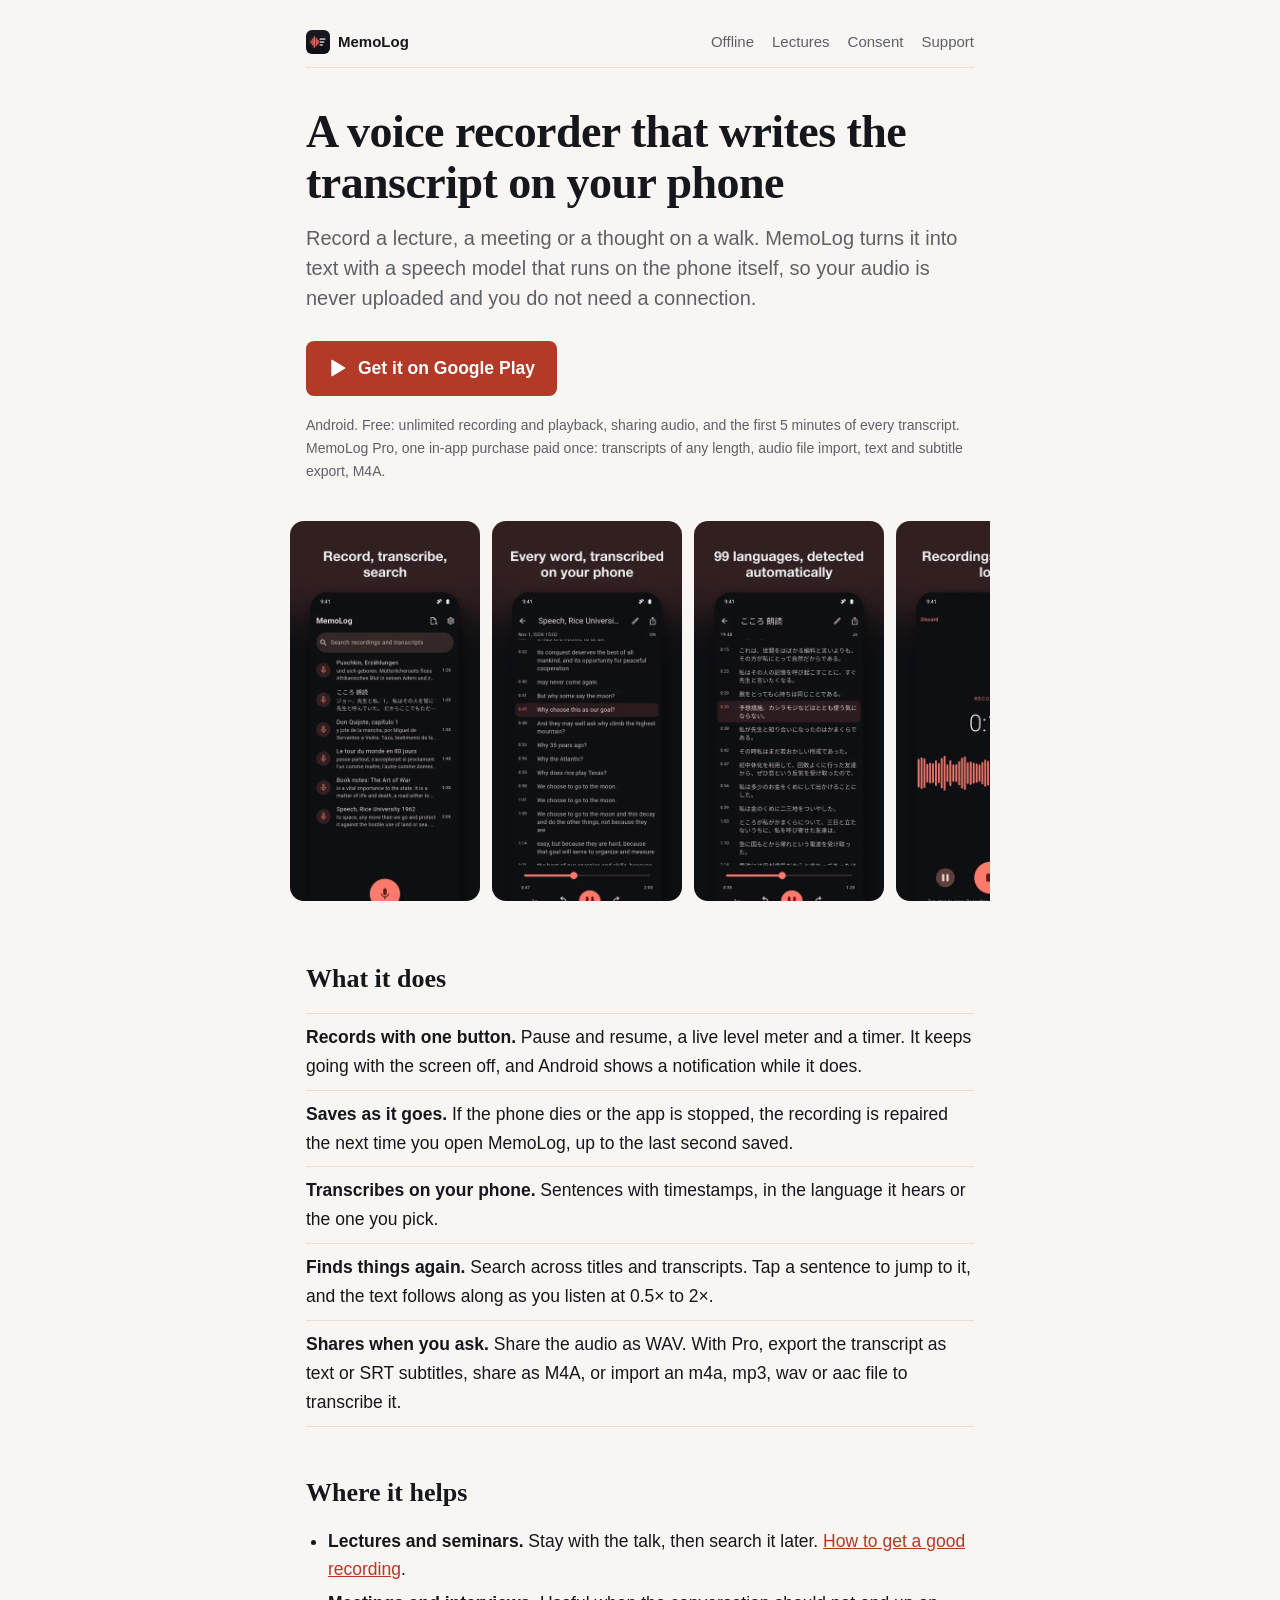
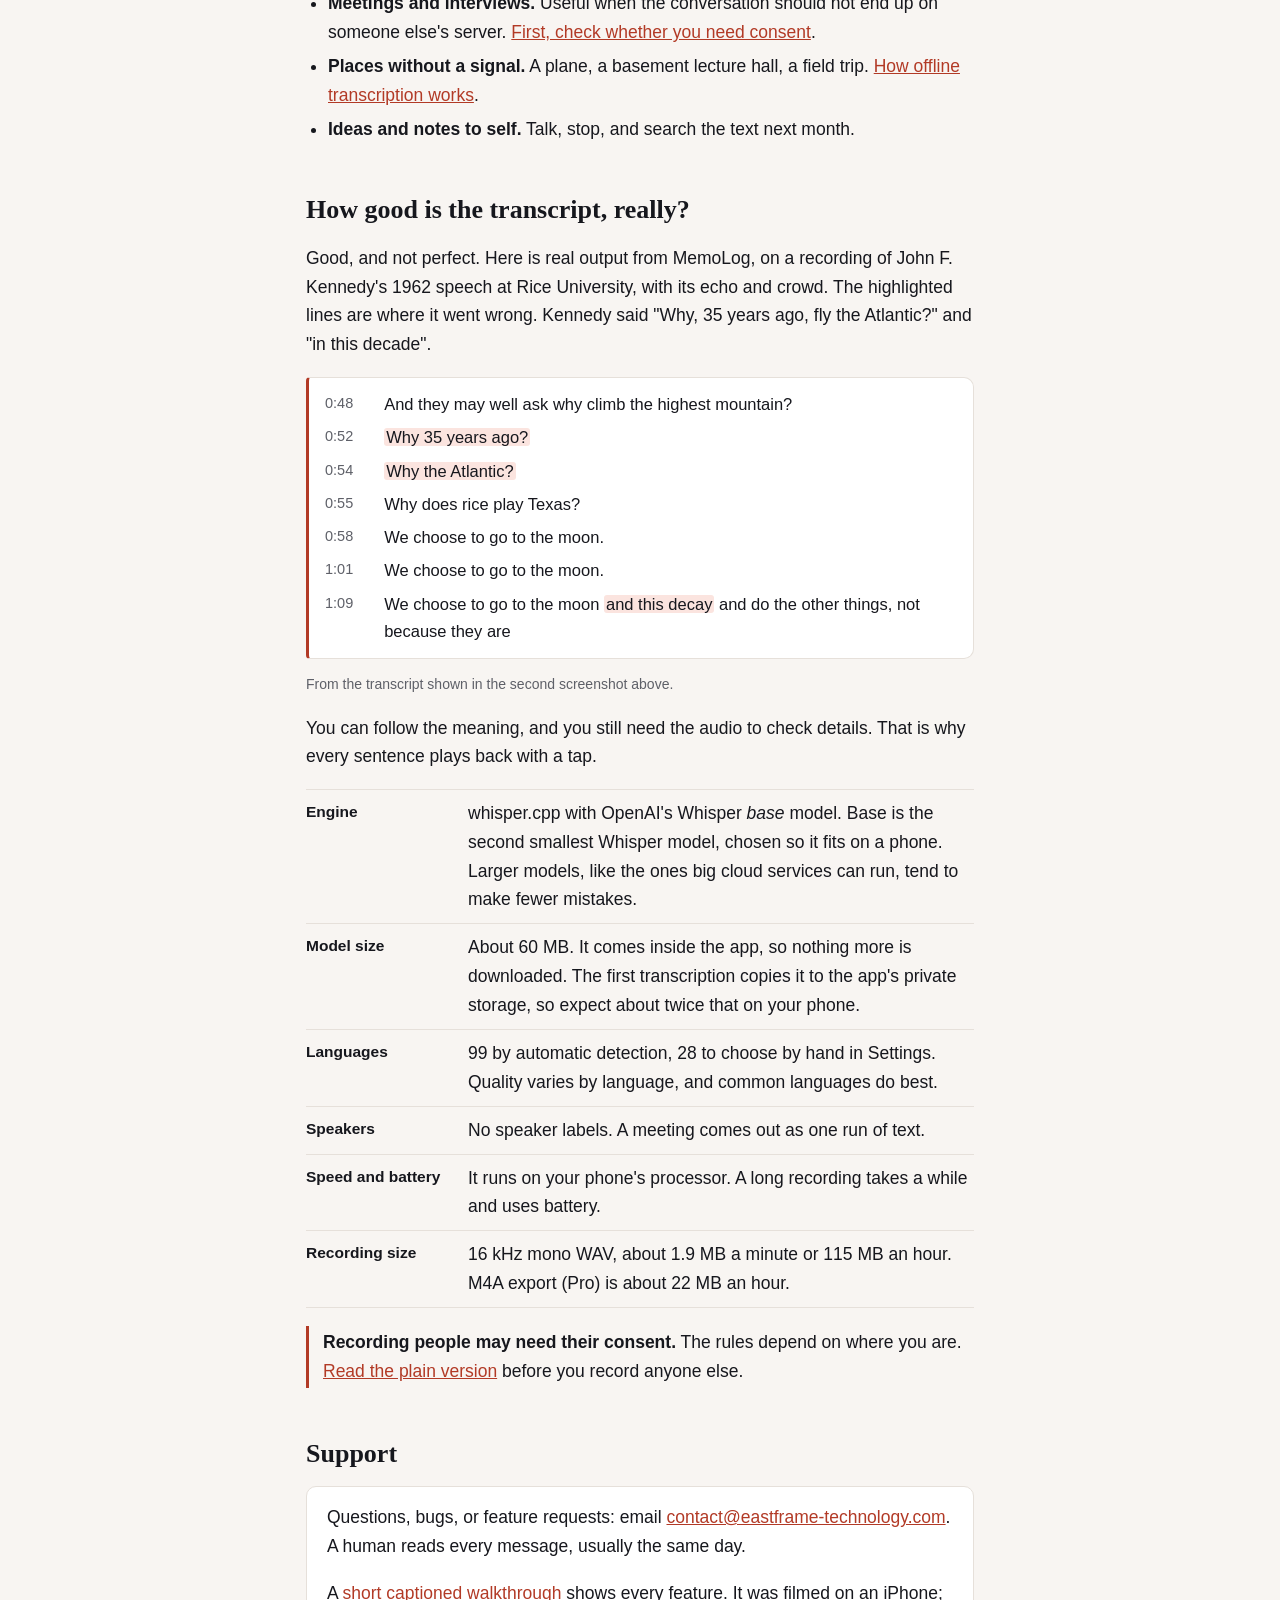
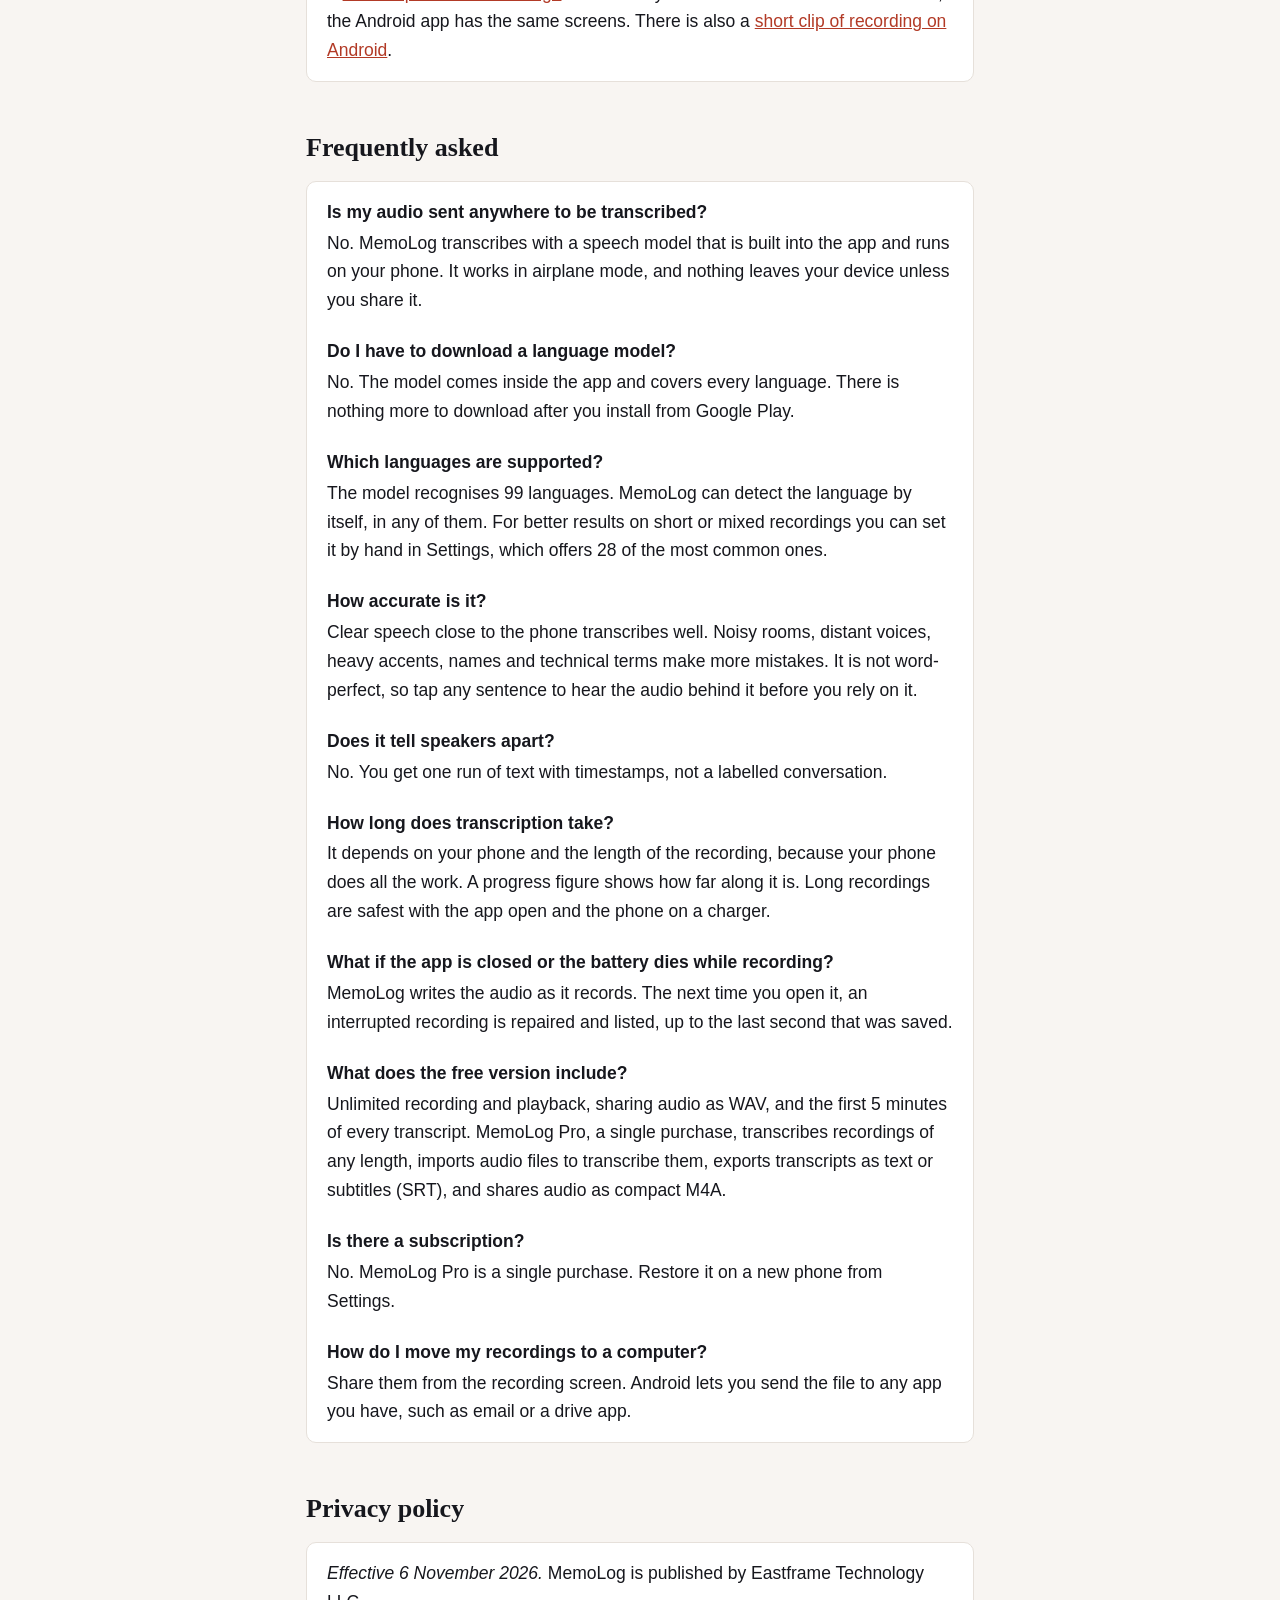
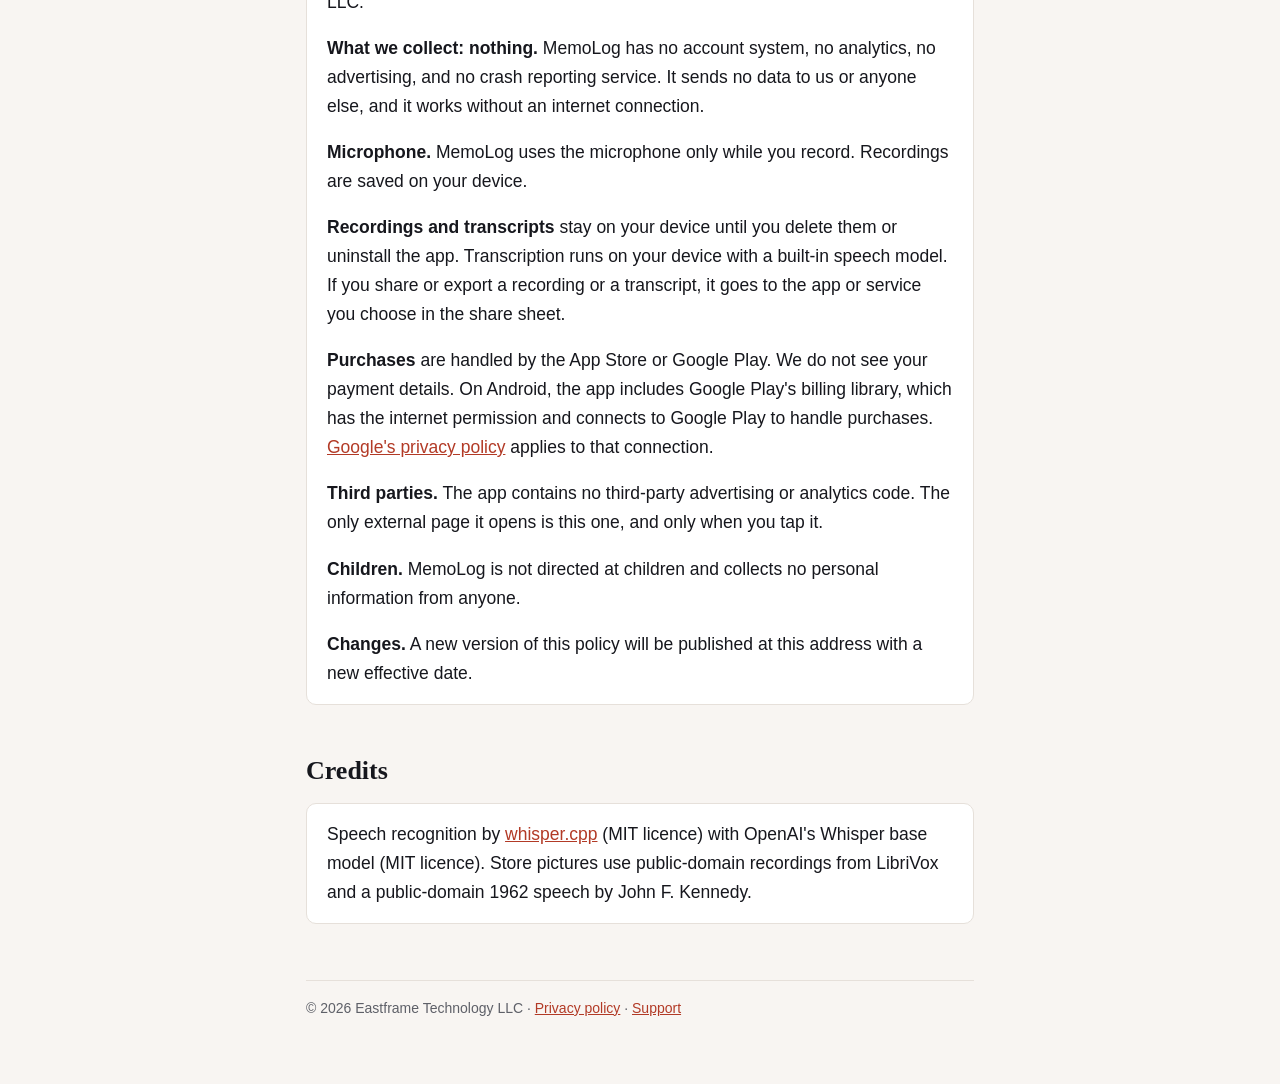
==== commit a1097965: "Privacy policy: say accurately what the Android build connects to Co-Authored-By: Claude Opus 5.5 <n" ====
--- a/index.html
+++ b/index.html
@@ -112,11 +112,11 @@
 
   <h2 id="privacy">Privacy policy</h2>
   <div class="card">
-    <p><em>Effective 2 November 2026.</em> MemoLog is published by Eastframe Technology LLC.</p>
-    <p><strong>What we collect: nothing.</strong> MemoLog has no account system, no analytics, no advertising, and no crash reporting service. It never connects to the internet and sends no data to us or anyone else.</p>
+    <p><em>Effective 6 November 2026.</em> MemoLog is published by Eastframe Technology LLC.</p>
+    <p><strong>What we collect: nothing.</strong> MemoLog has no account system, no analytics, no advertising, and no crash reporting service. It sends no data to us or anyone else, and it works without an internet connection.</p>
     <p><strong>Microphone.</strong> MemoLog uses the microphone only while you record. Recordings are saved on your device.</p>
     <p><strong>Recordings and transcripts</strong> stay on your device until you delete them or uninstall the app. Transcription runs on your device with a built-in speech model. If you share or export a recording or a transcript, it goes to the app or service you choose in the share sheet.</p>
-    <p><strong>Purchases</strong> are handled by the App Store or Google Play. We do not see your payment details.</p>
+    <p><strong>Purchases</strong> are handled by the App Store or Google Play. We do not see your payment details. On Android, the app includes Google Play's billing library, which has the internet permission and connects to Google Play to handle purchases. <a href="https://policies.google.com/privacy">Google's privacy policy</a> applies to that connection.</p>
     <p><strong>Third parties.</strong> The app contains no third-party advertising or analytics code. The only external page it opens is this one, and only when you tap it.</p>
     <p><strong>Children.</strong> MemoLog is not directed at children and collects no personal information from anyone.</p>
     <p><strong>Changes.</strong> A new version of this policy will be published at this address with a new effective date.</p>
